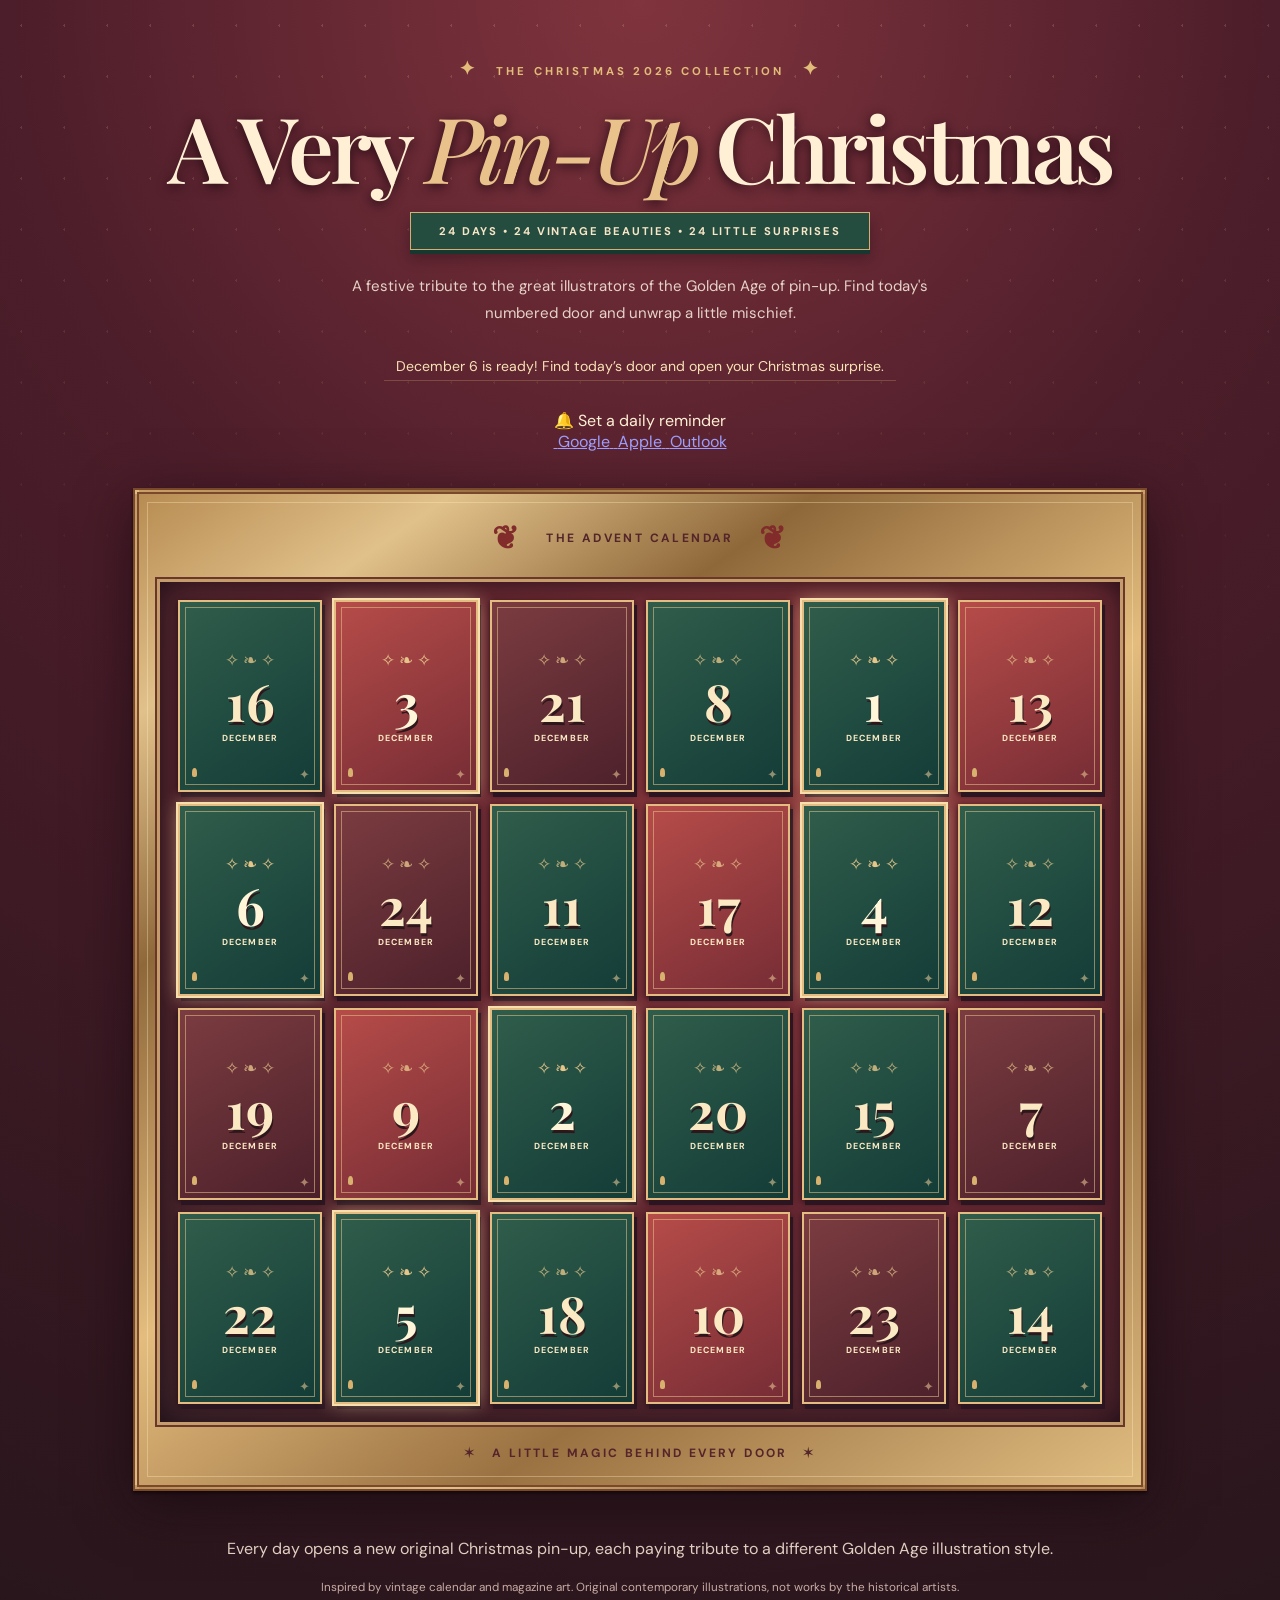
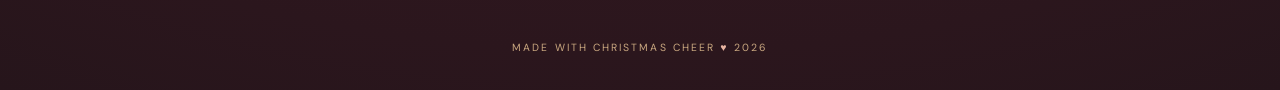
==== index.html @ d5919cd6 "Simplify calendar reminder UI with official service icons (index.html)" ====
<!doctype html>
<html lang="en">
<head>
  <meta charset="utf-8">
  <meta name="viewport" content="width=device-width,initial-scale=1">
  <meta name="theme-color" content="#541e28">
  <meta name="description" content="A Very Pin-Up Christmas — 24 festive vintage pin-up surprises, one door each day of December.">
  <meta property="og:title" content="A Very Pin-Up Christmas">
  <meta property="og:description" content="Open a little Christmas surprise every day, December 1–24.">
  <title>A Very Pin-Up Christmas | Advent 2026</title>
  <link rel="stylesheet" href="./style.css">
  <script defer src="./script.js"></script>
</head>
<body>
  <div class="sparkle-field" aria-hidden="true"></div>
  <div class="page">
    <header class="masthead">
      <div class="eyebrow"><span class="ornament">✦</span> THE CHRISTMAS 2026 COLLECTION <span class="ornament">✦</span></div>
      <h1>A Very <em>Pin-Up</em> Christmas</h1>
      <div class="ribbon-title">24 DAYS • 24 VINTAGE BEAUTIES • 24 LITTLE SURPRISES</div>
      <p class="intro">A festive tribute to the great illustrators of the Golden Age of pin-up. Find today's numbered door and unwrap a little mischief.</p>
      <p id="status" class="status" aria-live="polite">The first door opens on December 1.</p>
      <div class="reminder-cta" aria-label="Set daily calendar reminders">
        <span class="reminder-label">🔔 Set a daily reminder</span>
        <div class="reminder-icons">
          <a id="google-calendar-link" class="calendar-icon-link" href="https://calendar.google.com/calendar/render" target="_blank" rel="noopener noreferrer" title="Add 24 daily reminders to Google Calendar" aria-label="Set daily reminder with Google Calendar">
            <img src="https://commons.wikimedia.org/wiki/Special:FilePath/Google_Calendar_icon_(2026).svg" alt="" aria-hidden="true" loading="lazy">
            <span>Google</span>
          </a>
          <a class="calendar-icon-link" href="webcal://theguywithahat0.github.io/pinup-advent-calendar/pinup-reminders-2026.ics" title="Subscribe with Apple Calendar" aria-label="Set daily reminder with Apple Calendar">
            <img src="https://commons.wikimedia.org/wiki/Special:FilePath/Apple_Calendar_(iOS).svg" alt="" aria-hidden="true" loading="lazy">
            <span>Apple</span>
          </a>
          <a id="outlook-calendar-link" class="calendar-icon-link" href="https://outlook.live.com/calendar/0/addcalendar" target="_blank" rel="noopener noreferrer" title="Subscribe using Outlook on the web" aria-label="Set daily reminder with Outlook">
            <img src="https://commons.wikimedia.org/wiki/Special:FilePath/Microsoft_Outlook_Icon_(2025%E2%80%93present).svg" alt="" aria-hidden="true" loading="lazy">
            <span>Outlook</span>
          </a>
        </div>
        <p class="reminder-feedback" id="reminder-feedback" role="status" aria-live="polite" hidden></p>
      </div>    </header>
    <main>
      <section class="calendar-shell" aria-label="Christmas Advent calendar">
        <div class="calendar-heading" aria-hidden="true"><span>❦</span><span>THE ADVENT CALENDAR</span><span>❦</span></div>
        <div class="calendar" id="calendar"></div>
        <div class="calendar-footer"><span>✶</span> A LITTLE MAGIC BEHIND EVERY DOOR <span>✶</span></div>
      </section>
      <section class="footer-note">
        <p>Every day opens a new original Christmas pin-up, each paying tribute to a different Golden Age illustration style.</p>
        <p class="small">Inspired by vintage calendar and magazine art. Original contemporary illustrations, not works by the historical artists.</p>
      </section>
    </main>
    <footer>MADE WITH CHRISTMAS CHEER <span aria-hidden="true">♥</span> 2026</footer>
  </div>

  <dialog id="reveal" class="reveal" aria-labelledby="reveal-title">
    <button id="close" class="close" aria-label="Close artwork">×</button>
    <div class="reveal-layout">
      <div class="art-frame">
        <img id="artwork" alt="" hidden>
        <div id="missing" class="missing" hidden><span class="missing-star">✧</span><p>The surprise is being prepared.</p><small>Add the image file to reveal this artwork.</small></div>
      </div>
      <div class="art-caption">
        <p class="art-day" id="reveal-day"></p>
        <h2 id="reveal-title"></h2>
        <p class="art-credit" id="reveal-credit"></p>
        <div class="modal-actions">
          <button id="previous" class="nav-button" aria-label="Previous unlocked day">‹ Previous</button>
          <button id="next" class="nav-button" aria-label="Next unlocked day">Next ›</button>
        </div>
      </div>
    </div>
  </dialog>
</body>
</html>
---- style.css ----
@import url('https://fonts.googleapis.com/css2?family=DM+Sans:wght@400;500;600;700&family=Playfair+Display:ital,wght@0,500;0,600;0,700;1,500;1,600&display=swap');
:root{color-scheme:dark;--wine:#581e29;--deep:#2b151c;--red:#9d3037;--green:#245346;--gold:#e2bc79;--ivory:#fff0d5;--line:#c9a163}
*{box-sizing:border-box}html{scroll-behavior:smooth}body{margin:0;background:radial-gradient(circle at 50% 0%,#80343d 0%,#4c1d2a 35%,#26151b 100%);color:var(--ivory);font-family:'DM Sans',sans-serif;min-height:100vh}body:before{content:"";position:fixed;inset:0;pointer-events:none;opacity:.17;background-image:radial-gradient(#ffe5aa 1px,transparent 1px);background-size:43px 51px;mask-image:linear-gradient(#000,transparent 80%)}.page{max-width:1050px;margin:auto;padding:0 18px;position:relative}.masthead{text-align:center;padding:56px 12px 34px}.eyebrow{font-size:.71rem;letter-spacing:.28em;color:var(--gold);font-weight:700}.ornament{font-size:1.2rem;margin:0 12px}h1,h2{font-family:'Playfair Display',Georgia,serif}h1{font-size:clamp(2.7rem,7.5vw,5.7rem);line-height:1.08;font-weight:600;letter-spacing:-.045em;margin:16px 0 17px;text-shadow:0 3px 12px #260c15}h1 em{color:#e9c28b;font-weight:500}.ribbon-title{display:inline-block;padding:11px 28px;background:#244d40;border:1px solid #d5ae73;box-shadow:0 4px 0 #18372e,0 8px 14px #220d1466;color:#f8e6c6;font-size:.7rem;font-weight:700;letter-spacing:.17em}.intro{max-width:590px;margin:23px auto 12px;line-height:1.75;color:#e7d2c8;font-size:.94rem}.status{display:inline-block;color:#f9e2b6;border-bottom:1px solid #c49a6755;padding:5px 12px;font-size:.88rem}.calendar-shell{background:linear-gradient(145deg,#b78c52,#e1c18a 13%,#8f683a 28%,#e3bc7e 50%,#9a7141 73%,#e0bd81);border:6px double #7a492c;padding:16px;box-shadow:0 15px 50px #13070e99,0 2px 3px #140a0b;position:relative}.calendar-shell:before{content:"";position:absolute;inset:8px;border:1px solid #fff1c555;pointer-events:none}.calendar-heading,.calendar-footer{text-align:center;color:#54252a;letter-spacing:.20em;font-weight:700;font-size:.75rem}.calendar-heading{padding:7px 0 18px;display:flex;align-items:center;justify-content:center;gap:25px}.calendar-heading span:first-child,.calendar-heading span:last-child{font-size:2rem;color:#812b2b}.calendar-footer{padding:18px 0 8px}.calendar-footer span{padding:0 10px}.calendar{display:grid;grid-template-columns:repeat(6,minmax(0,1fr));gap:12px;background:radial-gradient(ellipse at 70% 24%,#8d3a3c 0%,#642731 48%,#3e262b 100%);padding:21px;border:2px solid #6a382a;box-shadow:inset 0 0 0 3px #c59c6b,inset 0 0 36px #1b0a14}.door{position:relative;aspect-ratio:3/4;cursor:pointer;border:2px solid #e4bb80;background:linear-gradient(145deg,#305d4b,#133c37);color:#fbe9c3;box-shadow:3px 5px 0 #2a1520,0 2px 6px #250d16;overflow:hidden;display:flex;flex-direction:column;align-items:center;justify-content:center;gap:5px;transition:transform .23s,box-shadow .23s;font-family:inherit}.door:nth-child(4n+2){background:linear-gradient(150deg,#b64c49,#762c35)}.door:nth-child(5n+3){background:linear-gradient(150deg,#7b3c40,#4c202b)}.door:hover{transform:translateY(-3px);box-shadow:4px 9px 0 #2a1520,0 5px 15px #1a0a13}.door:focus-visible,.close:focus-visible,.nav-button:focus-visible{outline:3px solid white;outline-offset:3px}.door:before{content:"";position:absolute;inset:5px;border:1px solid #e6c3878f;pointer-events:none}.door:after{content:"✦";position:absolute;right:10px;bottom:7px;color:#e8c99694;font-size:13px}.door .number{font-family:'Playfair Display',Georgia,serif;font-weight:700;font-size:clamp(1.8rem,4.7vw,3.2rem);line-height:1;text-shadow:1px 3px #2d171b}.door .decoration{font-size:1.05rem;color:#e6c58a}.door .keyhole{height:9px;width:5px;border-radius:50% 50% 2px 2px;background:#d8b16e;position:absolute;bottom:13px;left:12px}.door.available{box-shadow:0 0 0 2px #f7dfad,0 0 18px #ffe2a472,3px 5px 0 #2a1520}.door.available .number{color:#fff5d9}.door.opened{background:linear-gradient(140deg,#e2c68e,#ae804d);color:#652d2e}.door.opened .number{text-shadow:none;color:#63292e}.door.opened:after{content:"♥";color:#8a4240}.door .tiny-label{font-size:.55rem;letter-spacing:.12em;font-weight:700}.door.locked{cursor:pointer}.door.locked .decoration{opacity:.8}.door.shake{animation:shake .34s}@keyframes shake{0%,100%{transform:translateX(0)}30%{transform:translateX(-3px)}65%{transform:translateX(3px)}}.footer-note{text-align:center;padding:29px 5px 18px;line-height:1.6;color:#e8d3c7}.footer-note .small{font-size:.73rem;color:#c7aca4}footer{text-align:center;padding:15px 0 36px;color:#caa880;font-size:.65rem;letter-spacing:.2em}footer span{color:#e9b5a2}.reveal{border:1px solid #d6ac71;padding:0;background:#341e26;color:var(--ivory);width:min(92vw,920px);max-height:94vh;box-shadow:0 20px 95px #000b;overflow:auto}.reveal::backdrop{background:#0d080de8;backdrop-filter:blur(7px)}.reveal-layout{display:grid;grid-template-columns:minmax(0,1.1fr) minmax(220px,.8fr);min-height:420px}.art-frame{background:#22151b;min-height:410px;display:flex;align-items:center;justify-content:center;border:12px solid #4b2b2c}.art-frame img{display:block;max-height:83vh;max-width:100%;width:auto;height:auto;object-fit:contain;box-shadow:0 4px 25px #0008}.art-frame img[hidden],.missing[hidden]{display:none}.missing{text-align:center;padding:25px;color:#f2d5a4}.missing-star{font-size:5rem}.missing small{color:#d3b7a2}.art-caption{align-self:center;padding:40px 30px;text-align:center}.art-day{letter-spacing:.2em;font-size:.75rem;color:var(--gold)}.art-caption h2{font-size:clamp(1.8rem,3vw,2.6rem);margin:10px 0}.art-credit{font-size:.87rem;line-height:1.6;color:#d6bda6}.modal-actions{display:flex;justify-content:center;gap:12px;margin-top:35px}.nav-button{background:transparent;border:1px solid #c49e6a;color:#f5dab6;padding:11px 15px;cursor:pointer;font-family:inherit}.nav-button:disabled{opacity:.3;cursor:default}.close{position:absolute;z-index:2;right:10px;top:8px;background:#431f2b;color:#fff1d1;border:1px solid #b58f62;border-radius:50%;font-size:25px;width:38px;height:38px;cursor:pointer}@media(max-width:720px){.calendar{grid-template-columns:repeat(4,minmax(0,1fr));gap:9px;padding:12px}.calendar-shell{padding:9px}.masthead{padding-top:39px}.ribbon-title{font-size:.58rem;line-height:1.5;letter-spacing:.09em;padding:10px}.calendar-heading{gap:8px;font-size:.63rem}.reveal-layout{display:block}.art-frame{min-height:240px;border-width:6px}.art-frame img{max-height:68vh}.art-caption{padding:17px 22px 27px}.modal-actions{margin-top:18px}}@media(prefers-reduced-motion:reduce){*,*:before,*:after{scroll-behavior:auto!important;animation:none!important;transition:none!important}}
/* Paper Advent flap: briefly swings on its left hinge before the reveal. */
.door{transform-origin:left center;backface-visibility:hidden;transform-style:preserve-3d}
.door.swinging{transform:perspective(550px) rotateY(-78deg);box-shadow:12px 8px 18px #1b0a1499;pointer-events:none}
@media(prefers-reduced-motion:reduce){.door.swinging{transform:none}}

/* Optional, account-free calendar reminder download */
.reminder-cta{margin:15px auto 2px;text-align:center}.reminder-button{display:inline-flex;align-items:center;justify-content:center;min-height:45px;padding:10px 19px;color:#48232a;background:#eed3a2;text-decoration:none;border:1px solid #fff3cd;box-shadow:0 3px 0 #ab8552,0 5px 16px #200d1766;border-radius:3px;font-size:.83rem;font-weight:700;letter-spacing:.025em;transition:transform .18s}.reminder-button:hover{background:#ffdfaa;transform:translateY(-2px)}.reminder-button:focus-visible{outline:3px solid #fff;outline-offset:3px}.reminder-cta p{margin:12px 0 0;color:#d7bbaa;font-size:.71rem}

/* Direct, no-download reminder setup: provider chooser. */
.reminder-button{cursor:pointer;font-family:inherit}
.reminder-panel{max-width:665px;margin:18px auto 0;padding:17px;background:#321d26e8;border:1px solid #d1a36a;box-shadow:0 8px 26px #1b0c17a6;border-radius:5px;text-align:left}
.reminder-panel[hidden],.outlook-help[hidden]{display:none!important}
.reminder-panel .reminder-panel-title{font-family:'Playfair Display',Georgia,serif;font-size:1.18rem;margin:2px 0 14px;color:#ffe7bc;text-align:center}
.reminder-providers{display:grid;grid-template-columns:repeat(2,minmax(0,1fr));gap:10px}
.provider-option{color:#ffedcf;text-decoration:none;min-width:0;background:#6a2d35;border:1px solid #b78e63;border-radius:3px;display:flex;flex-direction:column;align-items:flex-start;justify-content:center;padding:12px 13px;min-height:70px;cursor:pointer;font-family:inherit;text-align:left;transition:background .2s}
.provider-option:nth-child(2),.provider-option:nth-child(4){background:#245145}.provider-option:hover{background:#97505a}.provider-option:focus-visible{outline:3px solid #fff;outline-offset:2px}.provider-option strong{font-weight:700;font-size:.87rem}.provider-option small{font-size:.72rem;line-height:1.5;margin-top:3px;color:#e6ceb9}
.reminder-cta .reminder-fineprint{margin:15px 2px 1px;color:#d8bba8;font-size:.74rem;line-height:1.5;text-align:center}
.outlook-help{background:#221820;border:1px solid #8d6f55;padding:12px;margin-top:12px;border-radius:3px}.reminder-cta .outlook-help p{font-size:.78rem;margin:3px 0 10px;color:#f5dcc6;line-height:1.6}.outlook-help strong{color:#ffdfa8}.url-copy{display:flex;gap:7px}.url-copy input{min-width:0;flex:1;background:#f8e9d8;color:#381d23;border:0;padding:8px;font-size:.72rem}.url-copy button{background:#e5be83;color:#39242b;border:0;font-weight:700;cursor:pointer;padding:7px 11px}.reminder-cta .outlook-help #copy-feedback{font-size:.72rem;margin:6px 0 0;color:#e9c88c}
@media(max-width:480px){.reminder-providers{grid-template-columns:1fr}.reminder-panel{padding:12px}.url-copy{flex-wrap:wrap}.url-copy input{flex-basis:100%}}
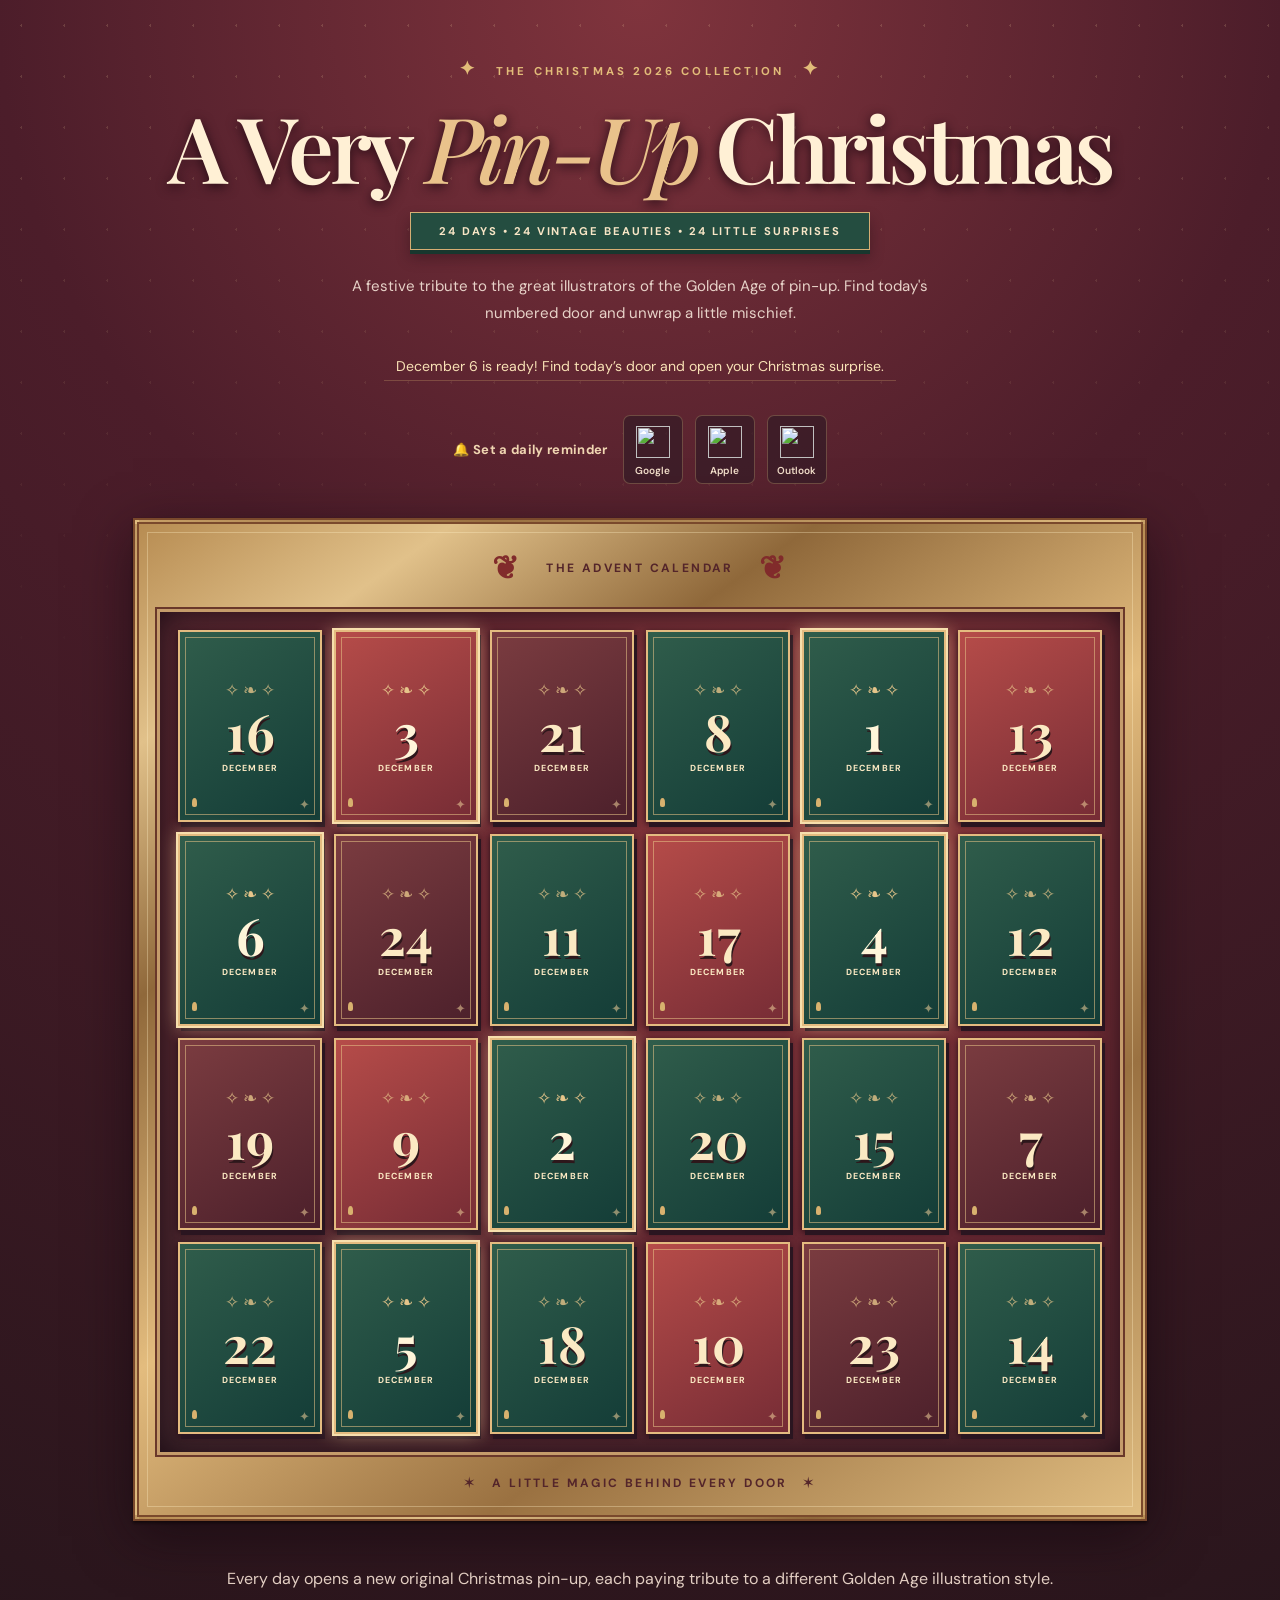
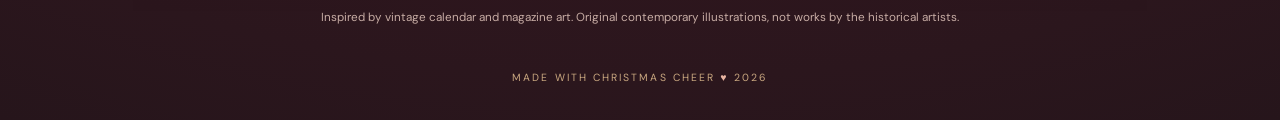
==== commit 7a49143c: "Polish minimal reminder markup and documentation" ====
--- a/index.html
+++ b/index.html
@@ -37,7 +37,8 @@
           </a>
         </div>
         <p class="reminder-feedback" id="reminder-feedback" role="status" aria-live="polite" hidden></p>
-      </div>    </header>
+      </div>
+    </header>
     <main>
       <section class="calendar-shell" aria-label="Christmas Advent calendar">
         <div class="calendar-heading" aria-hidden="true"><span>❦</span><span>THE ADVENT CALENDAR</span><span>❦</span></div>
--- a/style.css
+++ b/style.css
@@ -6,17 +6,15 @@
 .door.swinging{transform:perspective(550px) rotateY(-78deg);box-shadow:12px 8px 18px #1b0a1499;pointer-events:none}
 @media(prefers-reduced-motion:reduce){.door.swinging{transform:none}}
 
-/* Optional, account-free calendar reminder download */
-.reminder-cta{margin:15px auto 2px;text-align:center}.reminder-button{display:inline-flex;align-items:center;justify-content:center;min-height:45px;padding:10px 19px;color:#48232a;background:#eed3a2;text-decoration:none;border:1px solid #fff3cd;box-shadow:0 3px 0 #ab8552,0 5px 16px #200d1766;border-radius:3px;font-size:.83rem;font-weight:700;letter-spacing:.025em;transition:transform .18s}.reminder-button:hover{background:#ffdfaa;transform:translateY(-2px)}.reminder-button:focus-visible{outline:3px solid #fff;outline-offset:3px}.reminder-cta p{margin:12px 0 0;color:#d7bbaa;font-size:.71rem}
-
-/* Direct, no-download reminder setup: provider chooser. */
-.reminder-button{cursor:pointer;font-family:inherit}
-.reminder-panel{max-width:665px;margin:18px auto 0;padding:17px;background:#321d26e8;border:1px solid #d1a36a;box-shadow:0 8px 26px #1b0c17a6;border-radius:5px;text-align:left}
-.reminder-panel[hidden],.outlook-help[hidden]{display:none!important}
-.reminder-panel .reminder-panel-title{font-family:'Playfair Display',Georgia,serif;font-size:1.18rem;margin:2px 0 14px;color:#ffe7bc;text-align:center}
-.reminder-providers{display:grid;grid-template-columns:repeat(2,minmax(0,1fr));gap:10px}
-.provider-option{color:#ffedcf;text-decoration:none;min-width:0;background:#6a2d35;border:1px solid #b78e63;border-radius:3px;display:flex;flex-direction:column;align-items:flex-start;justify-content:center;padding:12px 13px;min-height:70px;cursor:pointer;font-family:inherit;text-align:left;transition:background .2s}
-.provider-option:nth-child(2),.provider-option:nth-child(4){background:#245145}.provider-option:hover{background:#97505a}.provider-option:focus-visible{outline:3px solid #fff;outline-offset:2px}.provider-option strong{font-weight:700;font-size:.87rem}.provider-option small{font-size:.72rem;line-height:1.5;margin-top:3px;color:#e6ceb9}
-.reminder-cta .reminder-fineprint{margin:15px 2px 1px;color:#d8bba8;font-size:.74rem;line-height:1.5;text-align:center}
-.outlook-help{background:#221820;border:1px solid #8d6f55;padding:12px;margin-top:12px;border-radius:3px}.reminder-cta .outlook-help p{font-size:.78rem;margin:3px 0 10px;color:#f5dcc6;line-height:1.6}.outlook-help strong{color:#ffdfa8}.url-copy{display:flex;gap:7px}.url-copy input{min-width:0;flex:1;background:#f8e9d8;color:#381d23;border:0;padding:8px;font-size:.72rem}.url-copy button{background:#e5be83;color:#39242b;border:0;font-weight:700;cursor:pointer;padding:7px 11px}.reminder-cta .outlook-help #copy-feedback{font-size:.72rem;margin:6px 0 0;color:#e9c88c}
-@media(max-width:480px){.reminder-providers{grid-template-columns:1fr}.reminder-panel{padding:12px}.url-copy{flex-wrap:wrap}.url-copy input{flex-basis:100%}}
+/* Tiny direct-to-calendar icon row. No dropdown, dialog or extra page. */
+.reminder-cta{display:flex;justify-content:center;align-items:center;gap:15px;flex-wrap:wrap;margin:20px auto 0;text-align:center}
+.reminder-label{font-size:.81rem;color:#f0d6b2;font-weight:700;letter-spacing:.025em;white-space:nowrap}
+.reminder-icons{display:flex;gap:12px;align-items:center;justify-content:center}
+.calendar-icon-link{width:60px;min-height:69px;padding:8px 3px 4px;display:flex;flex-direction:column;gap:6px;align-items:center;justify-content:center;text-decoration:none;color:#f1ddc9;border:1px solid #c39d715c;border-radius:7px;background:#311b25a8;transition:transform .2s,background .2s}
+.calendar-icon-link:hover{transform:translateY(-3px);background:#502c38}
+.calendar-icon-link:focus-visible{outline:3px solid #ffebbf;outline-offset:3px}
+.calendar-icon-link img{height:32px;width:34px;object-fit:contain}
+.calendar-icon-link span{font-size:.63rem;font-weight:600;letter-spacing:.01em}
+.reminder-feedback{flex-basis:100%;max-width:560px;font-size:.74rem;color:#f7dda9;margin:0 auto;line-height:1.5}
+.reminder-feedback[hidden]{display:none}
+@media(max-width:480px){.reminder-cta{gap:10px}.reminder-icons{gap:8px}.reminder-label{flex-basis:100%}.calendar-icon-link{min-height:65px}}
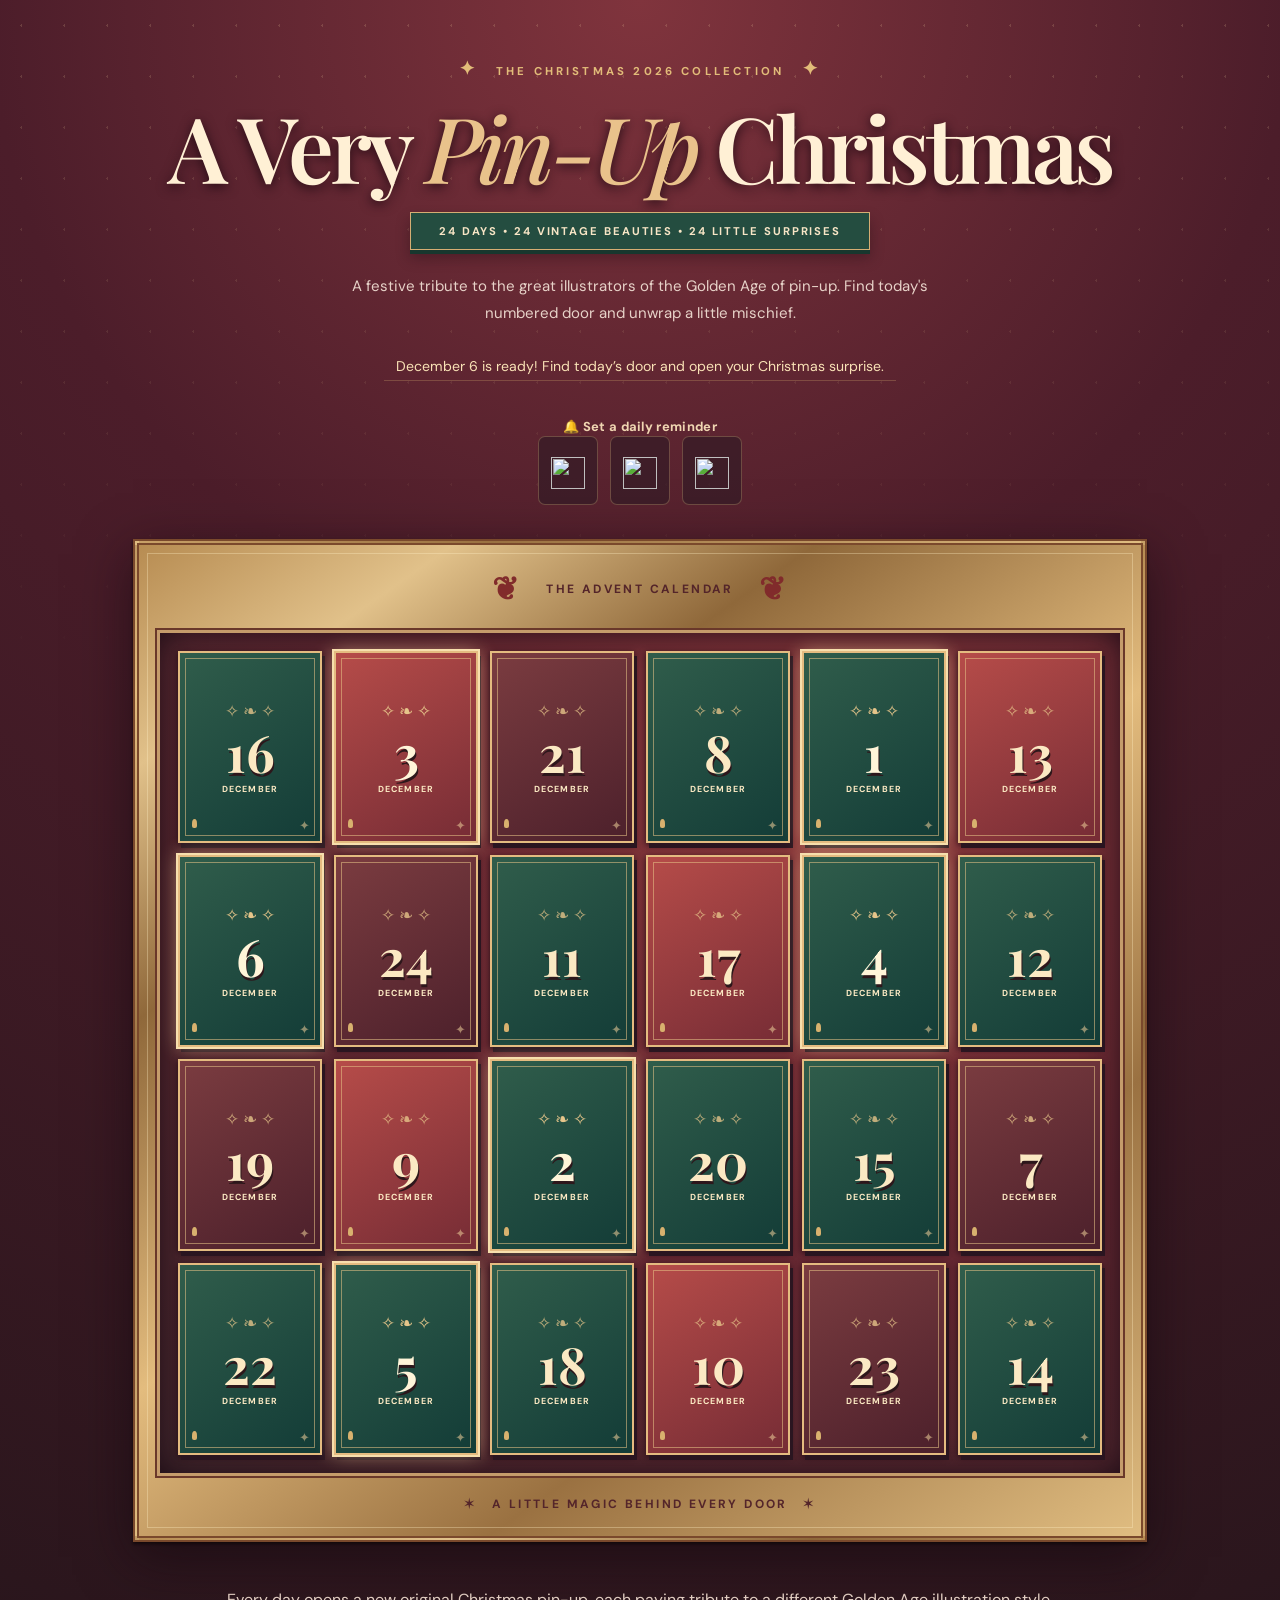
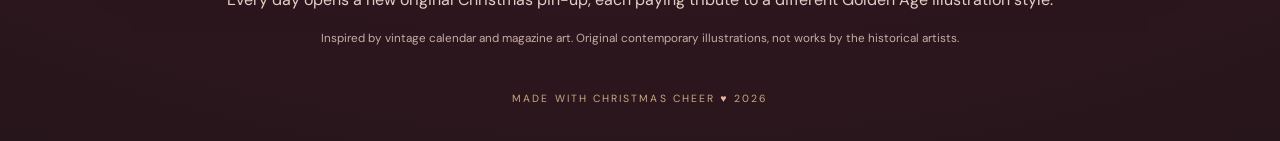
==== commit 1b3e776d: "Make calendar logos compact and inline with reminder label" ====
--- a/index.html
+++ b/index.html
@@ -21,20 +21,19 @@
       <p class="intro">A festive tribute to the great illustrators of the Golden Age of pin-up. Find today's numbered door and unwrap a little mischief.</p>
       <p id="status" class="status" aria-live="polite">The first door opens on December 1.</p>
       <div class="reminder-cta" aria-label="Set daily calendar reminders">
-        <span class="reminder-label">🔔 Set a daily reminder</span>
-        <div class="reminder-icons">
+        <div class="reminder-row">
+          <span class="reminder-label">🔔 Set a daily reminder</span>
+          <div class="reminder-icons">
           <a id="google-calendar-link" class="calendar-icon-link" href="https://calendar.google.com/calendar/render" target="_blank" rel="noopener noreferrer" title="Add 24 daily reminders to Google Calendar" aria-label="Set daily reminder with Google Calendar">
             <img src="https://commons.wikimedia.org/wiki/Special:FilePath/Google_Calendar_icon_(2026).svg" alt="" aria-hidden="true" loading="lazy">
-            <span>Google</span>
           </a>
           <a class="calendar-icon-link" href="webcal://theguywithahat0.github.io/pinup-advent-calendar/pinup-reminders-2026.ics" title="Subscribe with Apple Calendar" aria-label="Set daily reminder with Apple Calendar">
             <img src="https://commons.wikimedia.org/wiki/Special:FilePath/Apple_Calendar_(iOS).svg" alt="" aria-hidden="true" loading="lazy">
-            <span>Apple</span>
           </a>
           <a id="outlook-calendar-link" class="calendar-icon-link" href="https://outlook.live.com/calendar/0/addcalendar" target="_blank" rel="noopener noreferrer" title="Subscribe using Outlook on the web" aria-label="Set daily reminder with Outlook">
             <img src="https://commons.wikimedia.org/wiki/Special:FilePath/Microsoft_Outlook_Icon_(2025%E2%80%93present).svg" alt="" aria-hidden="true" loading="lazy">
-            <span>Outlook</span>
           </a>
+          </div>
         </div>
         <p class="reminder-feedback" id="reminder-feedback" role="status" aria-live="polite" hidden></p>
       </div>
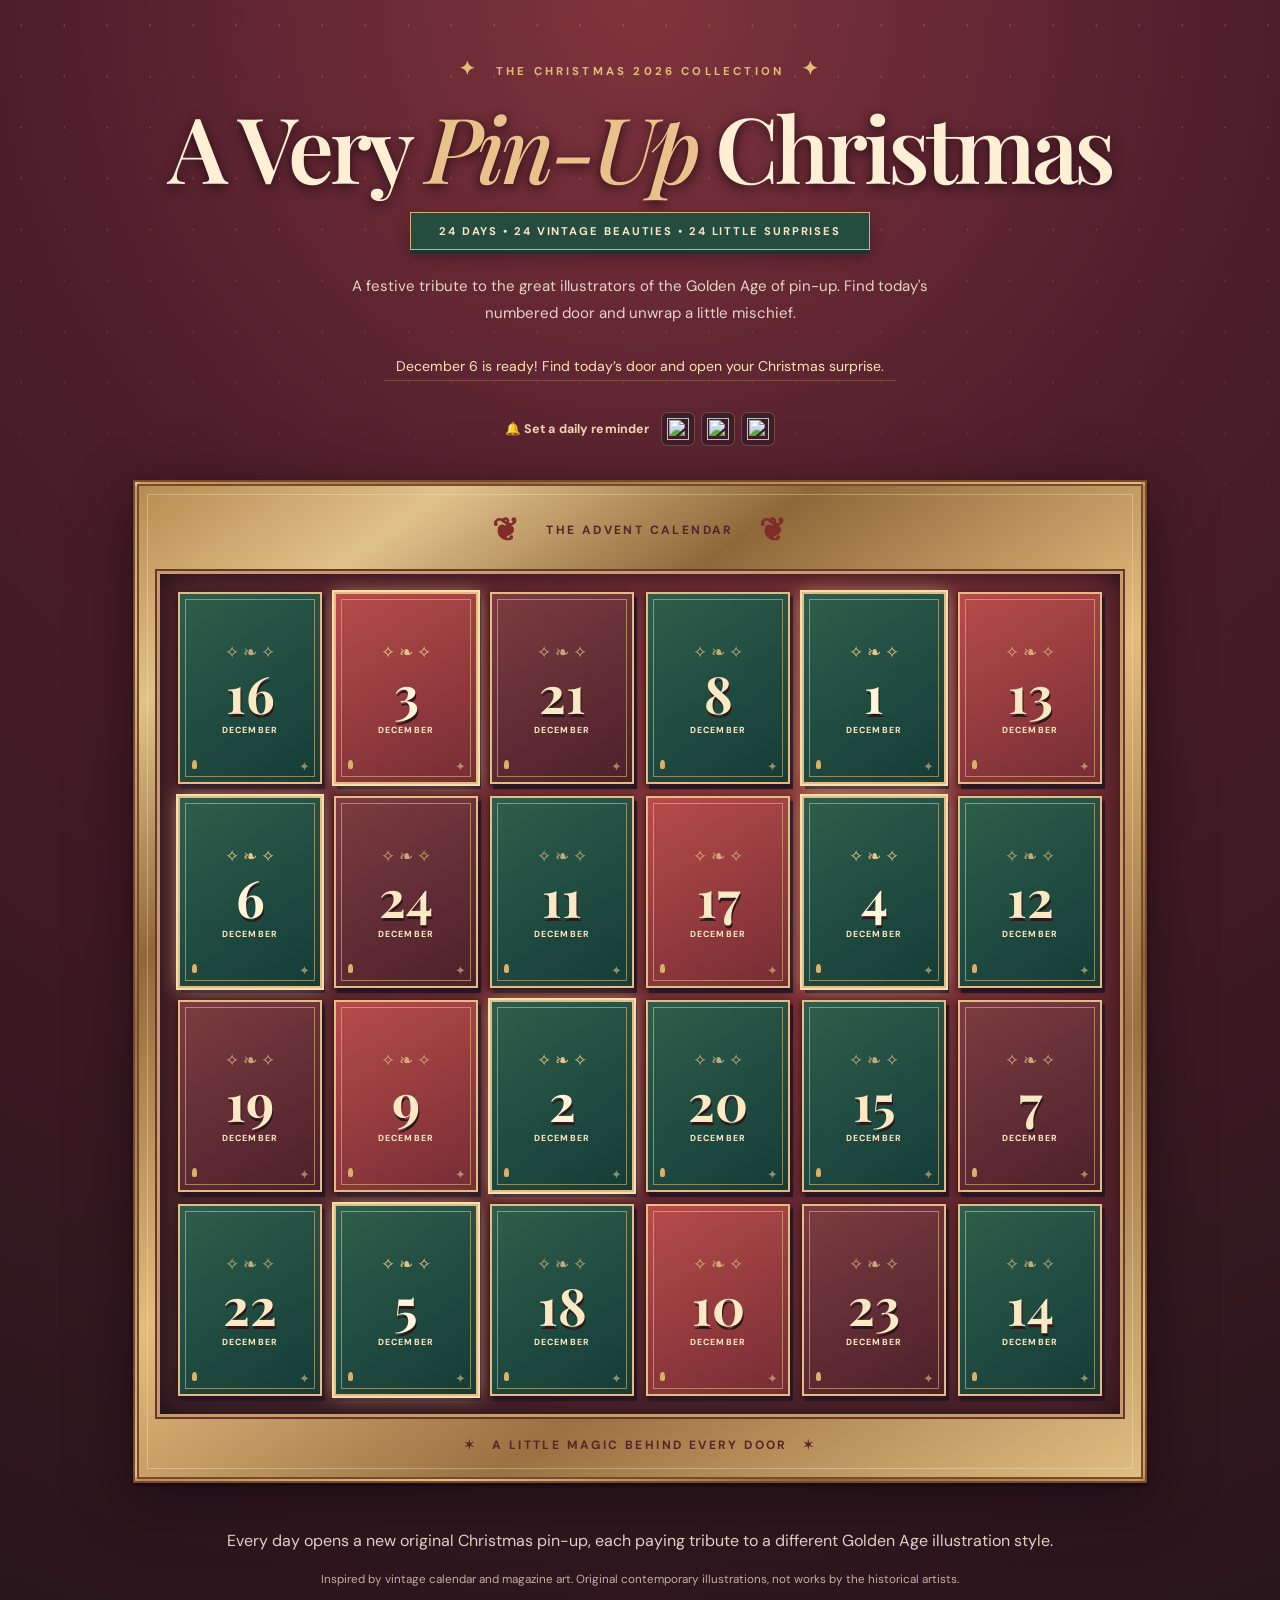
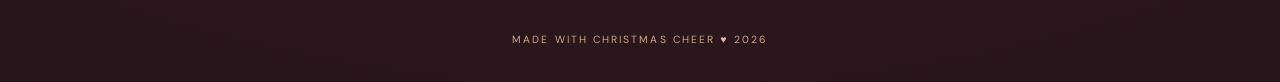
==== commit a0e38582: "Force calendar logos to 22px in markup and bust cached stylesheet" ====
--- a/index.html
+++ b/index.html
@@ -8,7 +8,7 @@
   <meta property="og:title" content="A Very Pin-Up Christmas">
   <meta property="og:description" content="Open a little Christmas surprise every day, December 1–24.">
   <title>A Very Pin-Up Christmas | Advent 2026</title>
-  <link rel="stylesheet" href="./style.css">
+  <link rel="stylesheet" href="./style.css?v=20261122-compact-icons">
   <script defer src="./script.js"></script>
 </head>
 <body>
@@ -25,13 +25,13 @@
           <span class="reminder-label">🔔 Set a daily reminder</span>
           <div class="reminder-icons">
           <a id="google-calendar-link" class="calendar-icon-link" href="https://calendar.google.com/calendar/render" target="_blank" rel="noopener noreferrer" title="Add 24 daily reminders to Google Calendar" aria-label="Set daily reminder with Google Calendar">
-            <img src="https://commons.wikimedia.org/wiki/Special:FilePath/Google_Calendar_icon_(2026).svg" alt="" aria-hidden="true" loading="lazy">
+            <img src="https://commons.wikimedia.org/wiki/Special:FilePath/Google_Calendar_icon_(2026).svg" width="22" height="22" style="display:block!important;width:22px!important;height:22px!important;min-width:22px!important;max-width:22px!important;min-height:22px!important;max-height:22px!important;object-fit:contain!important;" alt="" aria-hidden="true" loading="lazy">
           </a>
           <a class="calendar-icon-link" href="webcal://theguywithahat0.github.io/pinup-advent-calendar/pinup-reminders-2026.ics" title="Subscribe with Apple Calendar" aria-label="Set daily reminder with Apple Calendar">
-            <img src="https://commons.wikimedia.org/wiki/Special:FilePath/Apple_Calendar_(iOS).svg" alt="" aria-hidden="true" loading="lazy">
+            <img src="https://commons.wikimedia.org/wiki/Special:FilePath/Apple_Calendar_(iOS).svg" width="22" height="22" style="display:block!important;width:22px!important;height:22px!important;min-width:22px!important;max-width:22px!important;min-height:22px!important;max-height:22px!important;object-fit:contain!important;" alt="" aria-hidden="true" loading="lazy">
           </a>
           <a id="outlook-calendar-link" class="calendar-icon-link" href="https://outlook.live.com/calendar/0/addcalendar" target="_blank" rel="noopener noreferrer" title="Subscribe using Outlook on the web" aria-label="Set daily reminder with Outlook">
-            <img src="https://commons.wikimedia.org/wiki/Special:FilePath/Microsoft_Outlook_Icon_(2025%E2%80%93present).svg" alt="" aria-hidden="true" loading="lazy">
+            <img src="https://commons.wikimedia.org/wiki/Special:FilePath/Microsoft_Outlook_Icon_(2025%E2%80%93present).svg" width="22" height="22" style="display:block!important;width:22px!important;height:22px!important;min-width:22px!important;max-width:22px!important;min-height:22px!important;max-height:22px!important;object-fit:contain!important;" alt="" aria-hidden="true" loading="lazy">
           </a>
           </div>
         </div>
--- a/style.css
+++ b/style.css
@@ -6,15 +6,15 @@
 .door.swinging{transform:perspective(550px) rotateY(-78deg);box-shadow:12px 8px 18px #1b0a1499;pointer-events:none}
 @media(prefers-reduced-motion:reduce){.door.swinging{transform:none}}
 
-/* Tiny direct-to-calendar icon row. No dropdown, dialog or extra page. */
-.reminder-cta{display:flex;justify-content:center;align-items:center;gap:15px;flex-wrap:wrap;margin:20px auto 0;text-align:center}
-.reminder-label{font-size:.81rem;color:#f0d6b2;font-weight:700;letter-spacing:.025em;white-space:nowrap}
-.reminder-icons{display:flex;gap:12px;align-items:center;justify-content:center}
-.calendar-icon-link{width:60px;min-height:69px;padding:8px 3px 4px;display:flex;flex-direction:column;gap:6px;align-items:center;justify-content:center;text-decoration:none;color:#f1ddc9;border:1px solid #c39d715c;border-radius:7px;background:#311b25a8;transition:transform .2s,background .2s}
-.calendar-icon-link:hover{transform:translateY(-3px);background:#502c38}
+/* Minimal single-line calendar reminder strip, including on mobile. */
+.reminder-cta{display:flex;flex-direction:column;align-items:center;gap:6px;margin:17px auto 0;text-align:center}
+.reminder-row{display:flex;align-items:center;justify-content:center;flex-wrap:nowrap;gap:12px;max-width:100%}
+.reminder-label{font-size:.78rem;color:#f0d6b2;font-weight:700;letter-spacing:.01em;white-space:nowrap}
+.reminder-icons{display:flex;flex-direction:row;flex-wrap:nowrap;align-items:center;gap:6px}
+.calendar-icon-link{display:inline-flex;flex:0 0 34px;width:34px;height:34px;min-width:34px;min-height:34px;align-items:center;justify-content:center;text-decoration:none;border:1px solid #c39d715c;border-radius:6px;background:#311b25a8;transition:transform .2s,background .2s}
+.calendar-icon-link:hover{transform:translateY(-2px);background:#502c38}
 .calendar-icon-link:focus-visible{outline:3px solid #ffebbf;outline-offset:3px}
-.calendar-icon-link img{height:32px;width:34px;object-fit:contain}
-.calendar-icon-link span{font-size:.63rem;font-weight:600;letter-spacing:.01em}
-.reminder-feedback{flex-basis:100%;max-width:560px;font-size:.74rem;color:#f7dda9;margin:0 auto;line-height:1.5}
+.calendar-icon-link img{display:block;width:22px!important;height:22px!important;min-width:0;max-width:22px;max-height:22px;object-fit:contain}
+.reminder-feedback{max-width:520px;font-size:.74rem;color:#f7dda9;margin:2px auto 0;line-height:1.5}
 .reminder-feedback[hidden]{display:none}
-@media(max-width:480px){.reminder-cta{gap:10px}.reminder-icons{gap:8px}.reminder-label{flex-basis:100%}.calendar-icon-link{min-height:65px}}
+@media(max-width:380px){.reminder-row{gap:7px}.reminder-label{font-size:.7rem}.reminder-icons{gap:4px}.calendar-icon-link{flex-basis:30px;width:30px;height:30px;min-width:30px;min-height:30px}.calendar-icon-link img{width:20px!important;height:20px!important;max-width:20px;max-height:20px}}
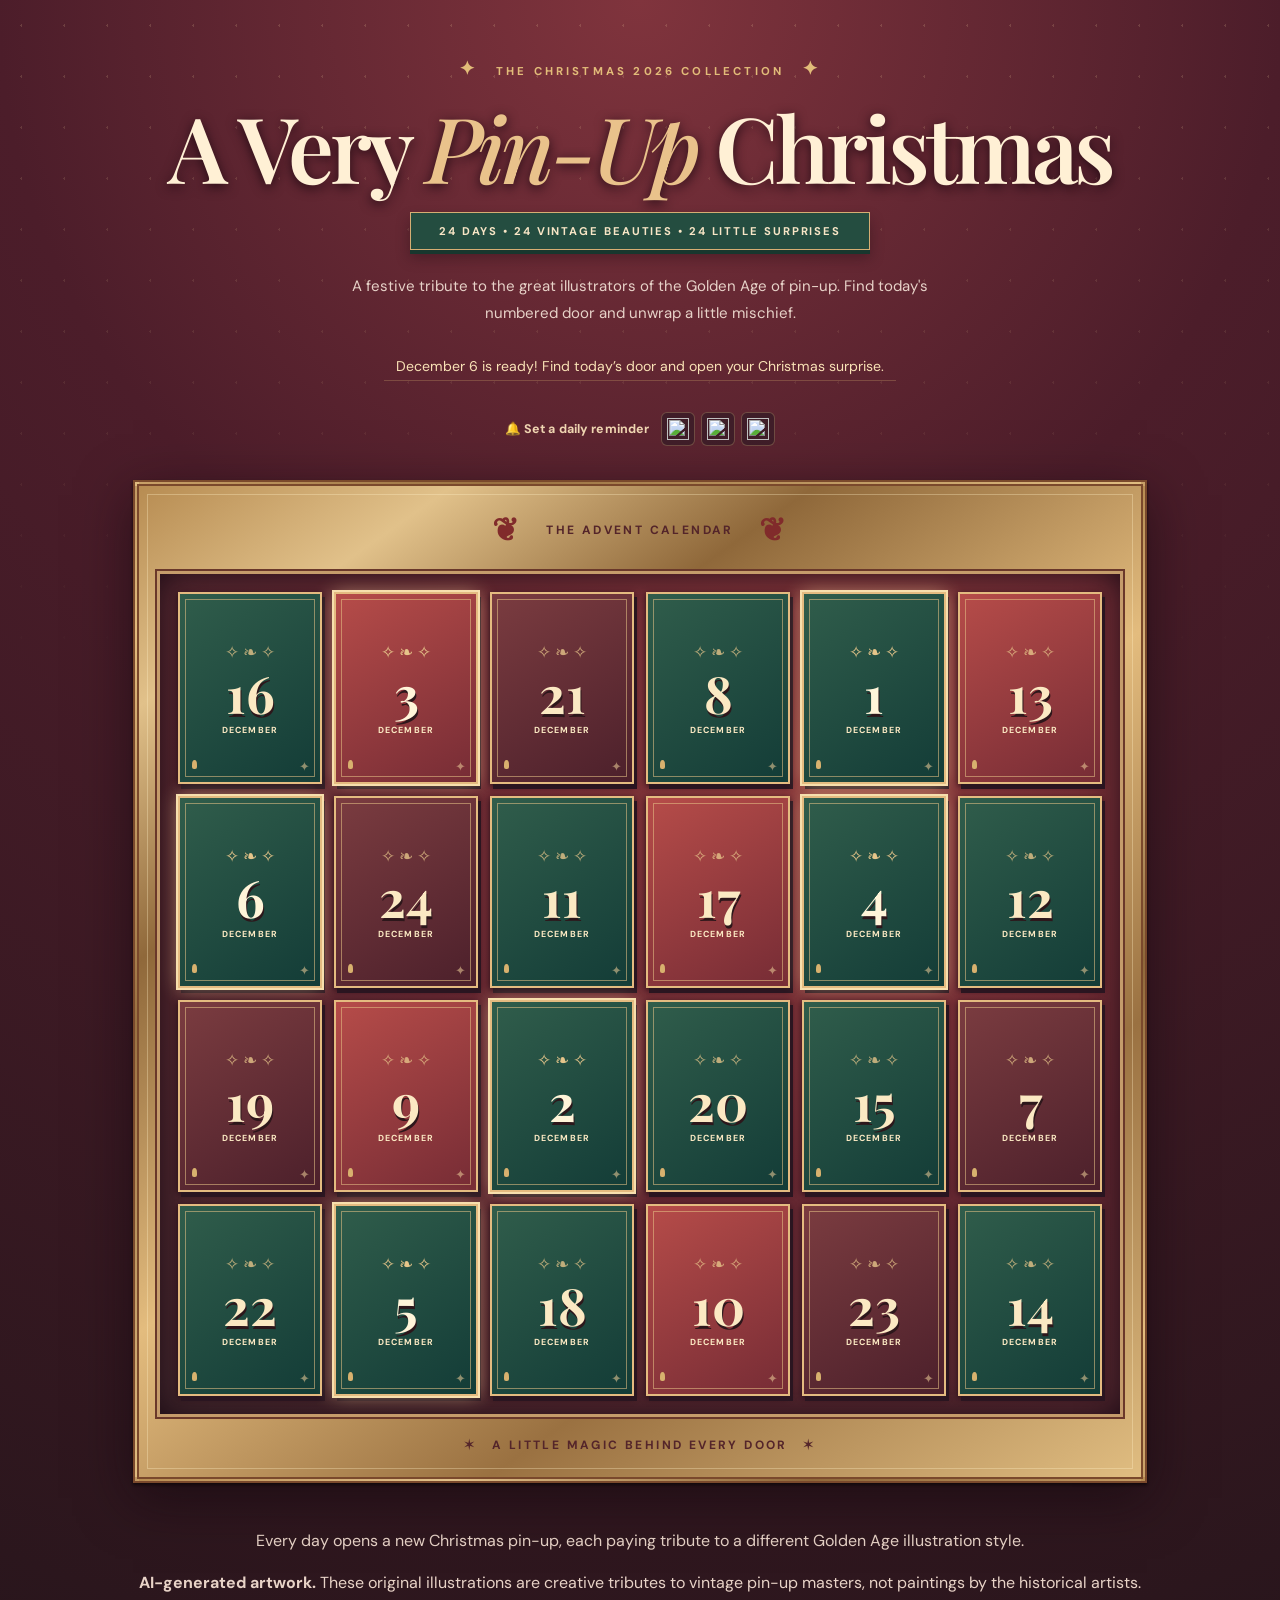
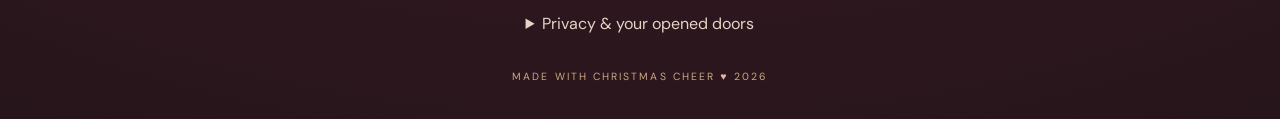
==== commit 1af05635: "Add AI-art disclosure and functional storage privacy transparency to index.html" ====
--- a/index.html
+++ b/index.html
@@ -8,7 +8,7 @@
   <meta property="og:title" content="A Very Pin-Up Christmas">
   <meta property="og:description" content="Open a little Christmas surprise every day, December 1–24.">
   <title>A Very Pin-Up Christmas | Advent 2026</title>
-  <link rel="stylesheet" href="./style.css?v=20261122-compact-icons">
+  <link rel="stylesheet" href="./style.css?v=20261122-ai-privacy">
   <script defer src="./script.js"></script>
 </head>
 <body>
@@ -24,13 +24,13 @@
         <div class="reminder-row">
           <span class="reminder-label">🔔 Set a daily reminder</span>
           <div class="reminder-icons">
-          <a id="google-calendar-link" class="calendar-icon-link" href="https://calendar.google.com/calendar/render" target="_blank" rel="noopener noreferrer" title="Add 24 daily reminders to Google Calendar" aria-label="Set daily reminder with Google Calendar">
+          <a id="google-calendar-link" class="calendar-icon-link" style="display:inline-flex;align-items:center;justify-content:center;width:34px;height:34px;min-width:34px;max-width:34px;min-height:34px;max-height:34px;overflow:hidden;flex:0 0 34px;" href="https://calendar.google.com/calendar/render" target="_blank" rel="noopener noreferrer" title="Add 24 daily reminders to Google Calendar" aria-label="Set daily reminder with Google Calendar">
             <img src="https://commons.wikimedia.org/wiki/Special:FilePath/Google_Calendar_icon_(2026).svg" width="22" height="22" style="display:block!important;width:22px!important;height:22px!important;min-width:22px!important;max-width:22px!important;min-height:22px!important;max-height:22px!important;object-fit:contain!important;" alt="" aria-hidden="true" loading="lazy">
           </a>
-          <a class="calendar-icon-link" href="webcal://theguywithahat0.github.io/pinup-advent-calendar/pinup-reminders-2026.ics" title="Subscribe with Apple Calendar" aria-label="Set daily reminder with Apple Calendar">
+          <a class="calendar-icon-link" style="display:inline-flex;align-items:center;justify-content:center;width:34px;height:34px;min-width:34px;max-width:34px;min-height:34px;max-height:34px;overflow:hidden;flex:0 0 34px;" href="webcal://theguywithahat0.github.io/pinup-advent-calendar/pinup-reminders-2026.ics" title="Subscribe with Apple Calendar" aria-label="Set daily reminder with Apple Calendar">
             <img src="https://commons.wikimedia.org/wiki/Special:FilePath/Apple_Calendar_(iOS).svg" width="22" height="22" style="display:block!important;width:22px!important;height:22px!important;min-width:22px!important;max-width:22px!important;min-height:22px!important;max-height:22px!important;object-fit:contain!important;" alt="" aria-hidden="true" loading="lazy">
           </a>
-          <a id="outlook-calendar-link" class="calendar-icon-link" href="https://outlook.live.com/calendar/0/addcalendar" target="_blank" rel="noopener noreferrer" title="Subscribe using Outlook on the web" aria-label="Set daily reminder with Outlook">
+          <a id="outlook-calendar-link" class="calendar-icon-link" style="display:inline-flex;align-items:center;justify-content:center;width:34px;height:34px;min-width:34px;max-width:34px;min-height:34px;max-height:34px;overflow:hidden;flex:0 0 34px;" href="https://outlook.live.com/calendar/0/addcalendar" target="_blank" rel="noopener noreferrer" title="Subscribe using Outlook on the web" aria-label="Set daily reminder with Outlook">
             <img src="https://commons.wikimedia.org/wiki/Special:FilePath/Microsoft_Outlook_Icon_(2025%E2%80%93present).svg" width="22" height="22" style="display:block!important;width:22px!important;height:22px!important;min-width:22px!important;max-width:22px!important;min-height:22px!important;max-height:22px!important;object-fit:contain!important;" alt="" aria-hidden="true" loading="lazy">
           </a>
           </div>
@@ -45,8 +45,19 @@
         <div class="calendar-footer"><span>✶</span> A LITTLE MAGIC BEHIND EVERY DOOR <span>✶</span></div>
       </section>
       <section class="footer-note">
-        <p>Every day opens a new original Christmas pin-up, each paying tribute to a different Golden Age illustration style.</p>
-        <p class="small">Inspired by vintage calendar and magazine art. Original contemporary illustrations, not works by the historical artists.</p>
+        <p>Every day opens a new Christmas pin-up, each paying tribute to a different Golden Age illustration style.</p>
+        <p class="ai-disclosure"><strong>AI-generated artwork.</strong> These original illustrations are creative tributes to vintage pin-up masters, not paintings by the historical artists.</p>
+        <details class="privacy-details">
+          <summary>Privacy &amp; your opened doors</summary>
+          <div class="privacy-content">
+            <p>This calendar remembers which doors you open using your browser's <code>localStorage</code>. This is functional storage, not a tracking cookie. The saved day numbers stay on your device and are not sent to the website owner.</p>
+            <p>There are no first-party analytics, advertising trackers, visitor accounts, or signup forms. The website is hosted on <a href="https://docs.github.com/en/pages" target="_blank" rel="noopener noreferrer">GitHub Pages</a>; hosting requests are handled by GitHub. Google Fonts and the calendar icon images are loaded from external services, which receive requests from your browser. Calendar providers receive information only when you choose to open their links.</p>
+            <p>Your opened-door history is remembered on this browser only, not across devices, and can also be removed by clearing this site's storage. You can erase it here:</p>
+            <button id="reset-opened" class="reset-progress" type="button">Reset my opened doors</button>
+            <span id="reset-feedback" role="status" aria-live="polite"></span>
+            <p class="site-publisher">Site project: <a href="https://github.com/theguywithahat0/pinup-advent-calendar" target="_blank" rel="noopener noreferrer">pinup-advent-calendar</a> · Hosted on GitHub Pages. This is an independent artistic homage, unaffiliated with the historical artists.</p>
+          </div>
+        </details>
       </section>
     </main>
     <footer>MADE WITH CHRISTMAS CHEER <span aria-hidden="true">♥</span> 2026</footer>
@@ -63,6 +74,7 @@
         <p class="art-day" id="reveal-day"></p>
         <h2 id="reveal-title"></h2>
         <p class="art-credit" id="reveal-credit"></p>
+        <p class="art-ai-note">AI-generated illustration · Original artistic homage</p>
         <div class="modal-actions">
           <button id="previous" class="nav-button" aria-label="Previous unlocked day">‹ Previous</button>
           <button id="next" class="nav-button" aria-label="Next unlocked day">Next ›</button>
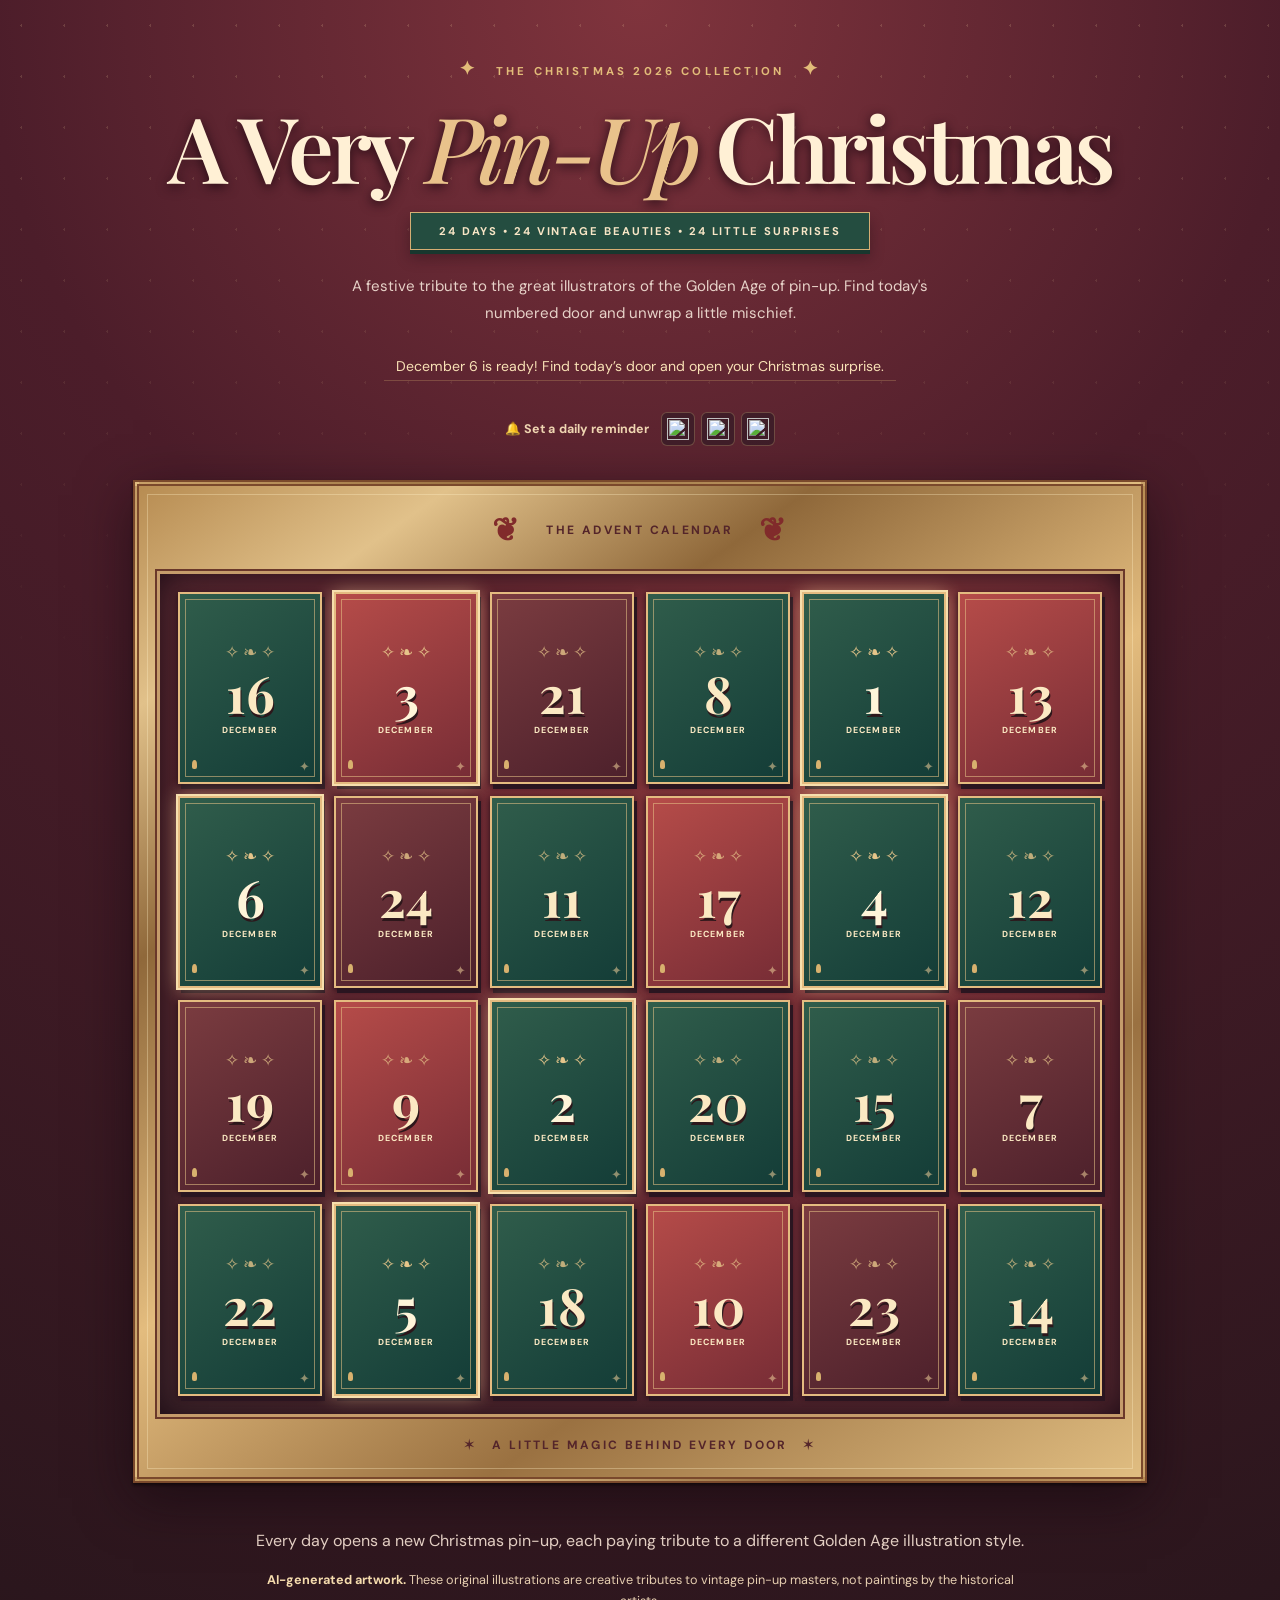
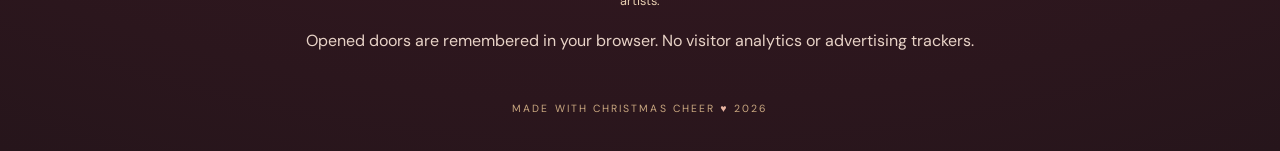
==== commit 832ff117: "Simplify AI/privacy footer; remove reset controls and expandable notice (index.html)" ====
--- a/index.html
+++ b/index.html
@@ -8,7 +8,7 @@
   <meta property="og:title" content="A Very Pin-Up Christmas">
   <meta property="og:description" content="Open a little Christmas surprise every day, December 1–24.">
   <title>A Very Pin-Up Christmas | Advent 2026</title>
-  <link rel="stylesheet" href="./style.css?v=20261122-ai-privacy">
+  <link rel="stylesheet" href="./style.css?v=20261122-minimal-footer">
   <script defer src="./script.js"></script>
 </head>
 <body>
@@ -47,17 +47,7 @@
       <section class="footer-note">
         <p>Every day opens a new Christmas pin-up, each paying tribute to a different Golden Age illustration style.</p>
         <p class="ai-disclosure"><strong>AI-generated artwork.</strong> These original illustrations are creative tributes to vintage pin-up masters, not paintings by the historical artists.</p>
-        <details class="privacy-details">
-          <summary>Privacy &amp; your opened doors</summary>
-          <div class="privacy-content">
-            <p>This calendar remembers which doors you open using your browser's <code>localStorage</code>. This is functional storage, not a tracking cookie. The saved day numbers stay on your device and are not sent to the website owner.</p>
-            <p>There are no first-party analytics, advertising trackers, visitor accounts, or signup forms. The website is hosted on <a href="https://docs.github.com/en/pages" target="_blank" rel="noopener noreferrer">GitHub Pages</a>; hosting requests are handled by GitHub. Google Fonts and the calendar icon images are loaded from external services, which receive requests from your browser. Calendar providers receive information only when you choose to open their links.</p>
-            <p>Your opened-door history is remembered on this browser only, not across devices, and can also be removed by clearing this site's storage. You can erase it here:</p>
-            <button id="reset-opened" class="reset-progress" type="button">Reset my opened doors</button>
-            <span id="reset-feedback" role="status" aria-live="polite"></span>
-            <p class="site-publisher">Site project: <a href="https://github.com/theguywithahat0/pinup-advent-calendar" target="_blank" rel="noopener noreferrer">pinup-advent-calendar</a> · Hosted on GitHub Pages. This is an independent artistic homage, unaffiliated with the historical artists.</p>
-          </div>
-        </details>
+        <p class="privacy-note">Opened doors are remembered in your browser. No visitor analytics or advertising trackers.</p>
       </section>
     </main>
     <footer>MADE WITH CHRISTMAS CHEER <span aria-hidden="true">♥</span> 2026</footer>
--- a/style.css
+++ b/style.css
@@ -18,3 +18,21 @@
 .reminder-feedback{max-width:520px;font-size:.74rem;color:#f7dda9;margin:2px auto 0;line-height:1.5}
 .reminder-feedback[hidden]{display:none}
 @media(max-width:380px){.reminder-row{gap:7px}.reminder-label{font-size:.7rem}.reminder-icons{gap:4px}.calendar-icon-link{flex-basis:30px;width:30px;height:30px;min-width:30px;min-height:30px}.calendar-icon-link img{width:20px!important;height:20px!important;max-width:20px;max-height:20px}}
+
+/* Discreet AI transparency and functional storage information. */
+.footer-note .ai-disclosure{font-size:.79rem;color:#e7cfb1;max-width:750px;margin:13px auto 0;line-height:1.65}
+.footer-note .ai-disclosure strong{color:#f5dcae}
+.art-ai-note{font-size:.73rem;line-height:1.45;color:#c8b3a1;margin:10px 0 0}
+.privacy-details{max-width:680px;margin:20px auto 4px;text-align:left;border-top:1px solid #d7b17e4d;padding-top:12px}
+.privacy-details summary{font-size:.77rem;cursor:pointer;color:#dbbb90;text-align:center;list-style-position:inside}
+.privacy-details summary:hover{text-decoration:underline}
+.privacy-details summary:focus-visible{outline:2px solid #fce8c2;outline-offset:4px}
+.privacy-content{font-size:.77rem;line-height:1.7;color:#ddc7b6;padding:2px 9px 10px;text-align:left}
+.privacy-content p{margin:13px 0}
+.privacy-content a{color:#f0d1a0}
+.privacy-content code{font-size:.72rem;color:#f1d7af}
+.reset-progress{font:inherit;font-size:.75rem;padding:8px 13px;border:1px solid #c29a6a;background:transparent;color:#f5d7ae;cursor:pointer;border-radius:3px}
+.reset-progress:hover{background:#6d383e}
+.reset-progress:focus-visible{outline:2px solid white;outline-offset:2px}
+#reset-feedback{font-size:.74rem;color:#efdcad;padding-left:10px}
+.privacy-content .site-publisher{font-size:.71rem;opacity:.83}
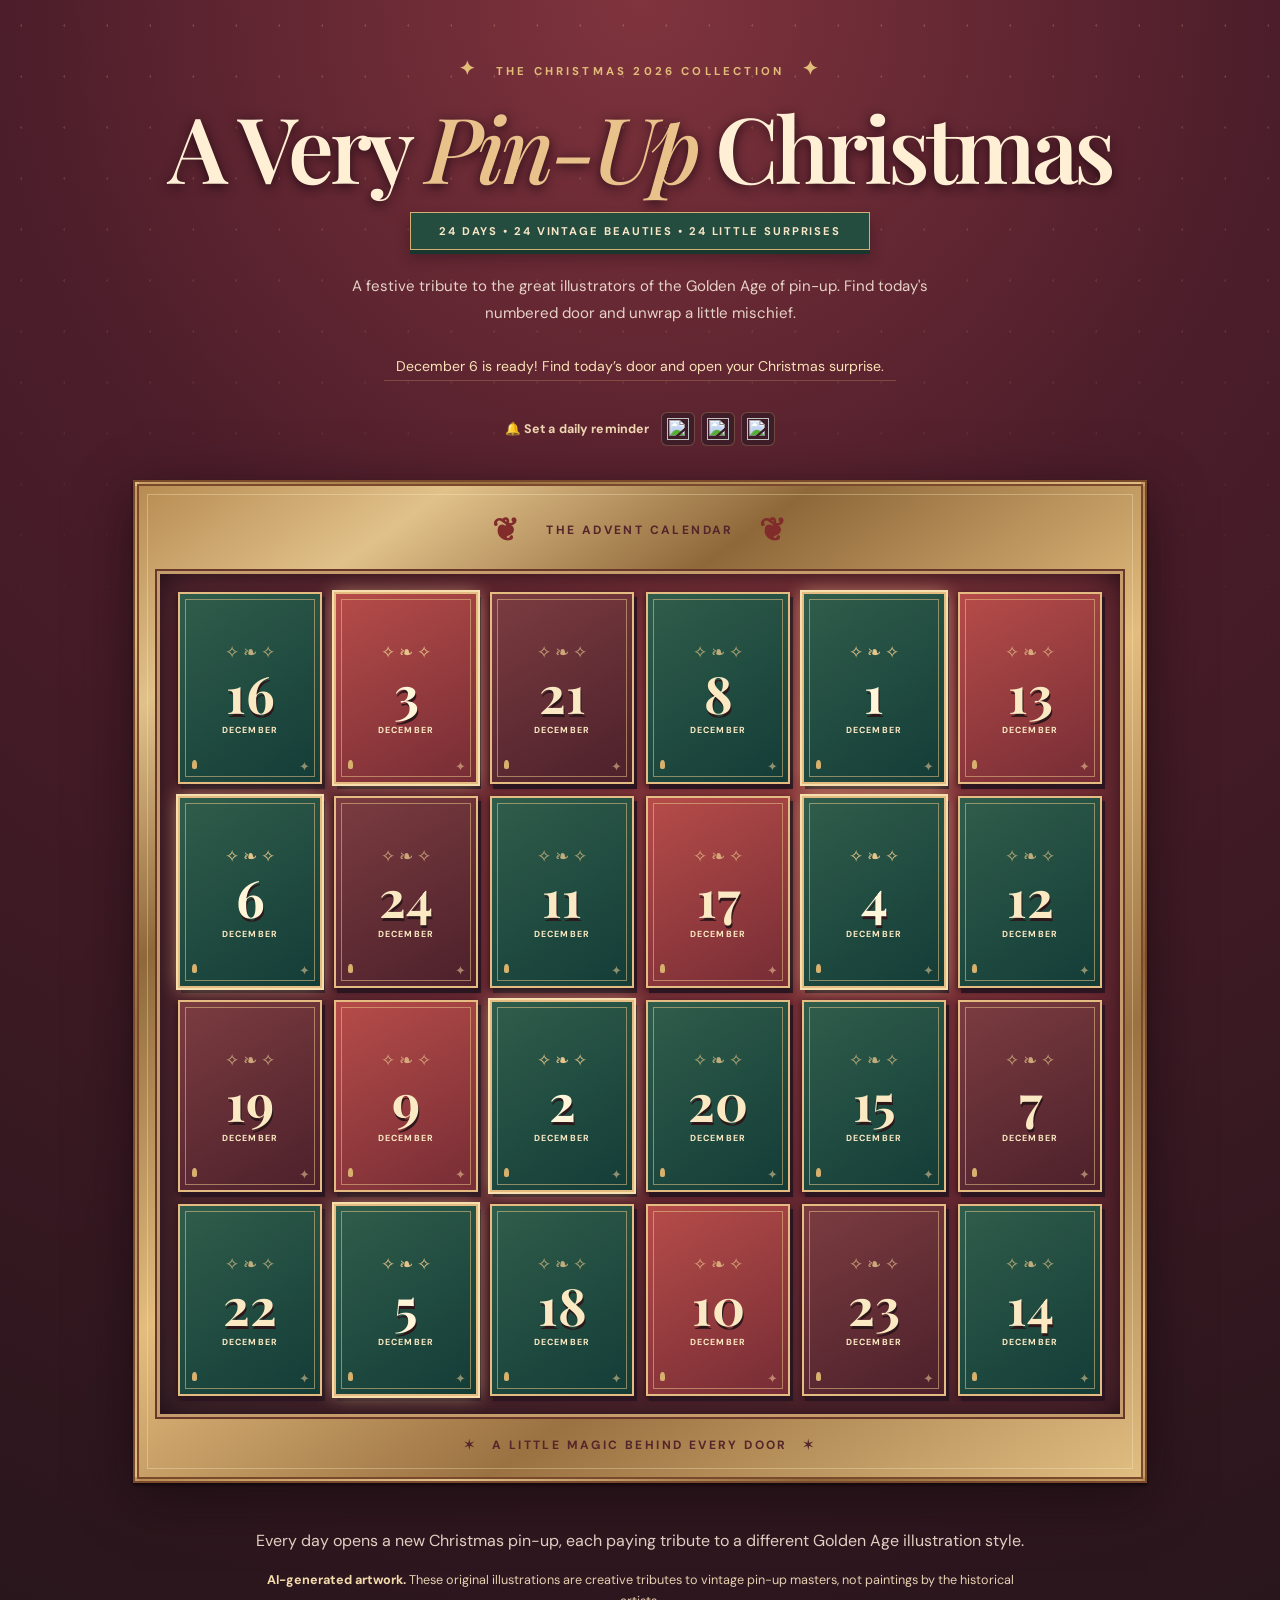
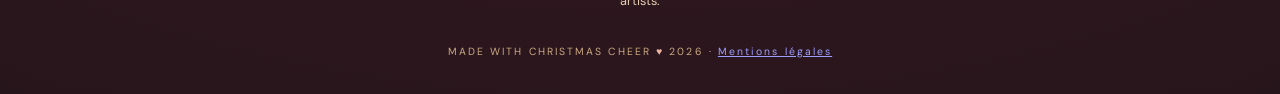
==== commit f16e6431: "Add minimal French legal-notice link and remove homepage storage statement: index.html" ====
--- a/index.html
+++ b/index.html
@@ -8,7 +8,7 @@
   <meta property="og:title" content="A Very Pin-Up Christmas">
   <meta property="og:description" content="Open a little Christmas surprise every day, December 1–24.">
   <title>A Very Pin-Up Christmas | Advent 2026</title>
-  <link rel="stylesheet" href="./style.css?v=20261122-minimal-footer">
+  <link rel="stylesheet" href="./style.css?v=20261122-legal-notice">
   <script defer src="./script.js"></script>
 </head>
 <body>
@@ -47,10 +47,9 @@
       <section class="footer-note">
         <p>Every day opens a new Christmas pin-up, each paying tribute to a different Golden Age illustration style.</p>
         <p class="ai-disclosure"><strong>AI-generated artwork.</strong> These original illustrations are creative tributes to vintage pin-up masters, not paintings by the historical artists.</p>
-        <p class="privacy-note">Opened doors are remembered in your browser. No visitor analytics or advertising trackers.</p>
       </section>
     </main>
-    <footer>MADE WITH CHRISTMAS CHEER <span aria-hidden="true">♥</span> 2026</footer>
+    <footer>MADE WITH CHRISTMAS CHEER <span aria-hidden="true">♥</span> 2026 <span class="footer-separator" aria-hidden="true">·</span> <a href="./mentions-legales.html" lang="fr">Mentions légales</a></footer>
   </div>
 
   <dialog id="reveal" class="reveal" aria-labelledby="reveal-title">
--- a/style.css
+++ b/style.css
@@ -19,20 +19,8 @@
 .reminder-feedback[hidden]{display:none}
 @media(max-width:380px){.reminder-row{gap:7px}.reminder-label{font-size:.7rem}.reminder-icons{gap:4px}.calendar-icon-link{flex-basis:30px;width:30px;height:30px;min-width:30px;min-height:30px}.calendar-icon-link img{width:20px!important;height:20px!important;max-width:20px;max-height:20px}}
 
-/* Discreet AI transparency and functional storage information. */
+/* Low-profile AI transparency and plain functional storage note. */
 .footer-note .ai-disclosure{font-size:.79rem;color:#e7cfb1;max-width:750px;margin:13px auto 0;line-height:1.65}
 .footer-note .ai-disclosure strong{color:#f5dcae}
 .art-ai-note{font-size:.73rem;line-height:1.45;color:#c8b3a1;margin:10px 0 0}
-.privacy-details{max-width:680px;margin:20px auto 4px;text-align:left;border-top:1px solid #d7b17e4d;padding-top:12px}
-.privacy-details summary{font-size:.77rem;cursor:pointer;color:#dbbb90;text-align:center;list-style-position:inside}
-.privacy-details summary:hover{text-decoration:underline}
-.privacy-details summary:focus-visible{outline:2px solid #fce8c2;outline-offset:4px}
-.privacy-content{font-size:.77rem;line-height:1.7;color:#ddc7b6;padding:2px 9px 10px;text-align:left}
-.privacy-content p{margin:13px 0}
-.privacy-content a{color:#f0d1a0}
-.privacy-content code{font-size:.72rem;color:#f1d7af}
-.reset-progress{font:inherit;font-size:.75rem;padding:8px 13px;border:1px solid #c29a6a;background:transparent;color:#f5d7ae;cursor:pointer;border-radius:3px}
-.reset-progress:hover{background:#6d383e}
-.reset-progress:focus-visible{outline:2px solid white;outline-offset:2px}
-#reset-feedback{font-size:.74rem;color:#efdcad;padding-left:10px}
-.privacy-content .site-publisher{font-size:.71rem;opacity:.83}
+.footer-note .privacy-note{font-size:.72rem;color:#c7aa9e;margin:10px auto 0;max-width:680px;line-height:1.5}
